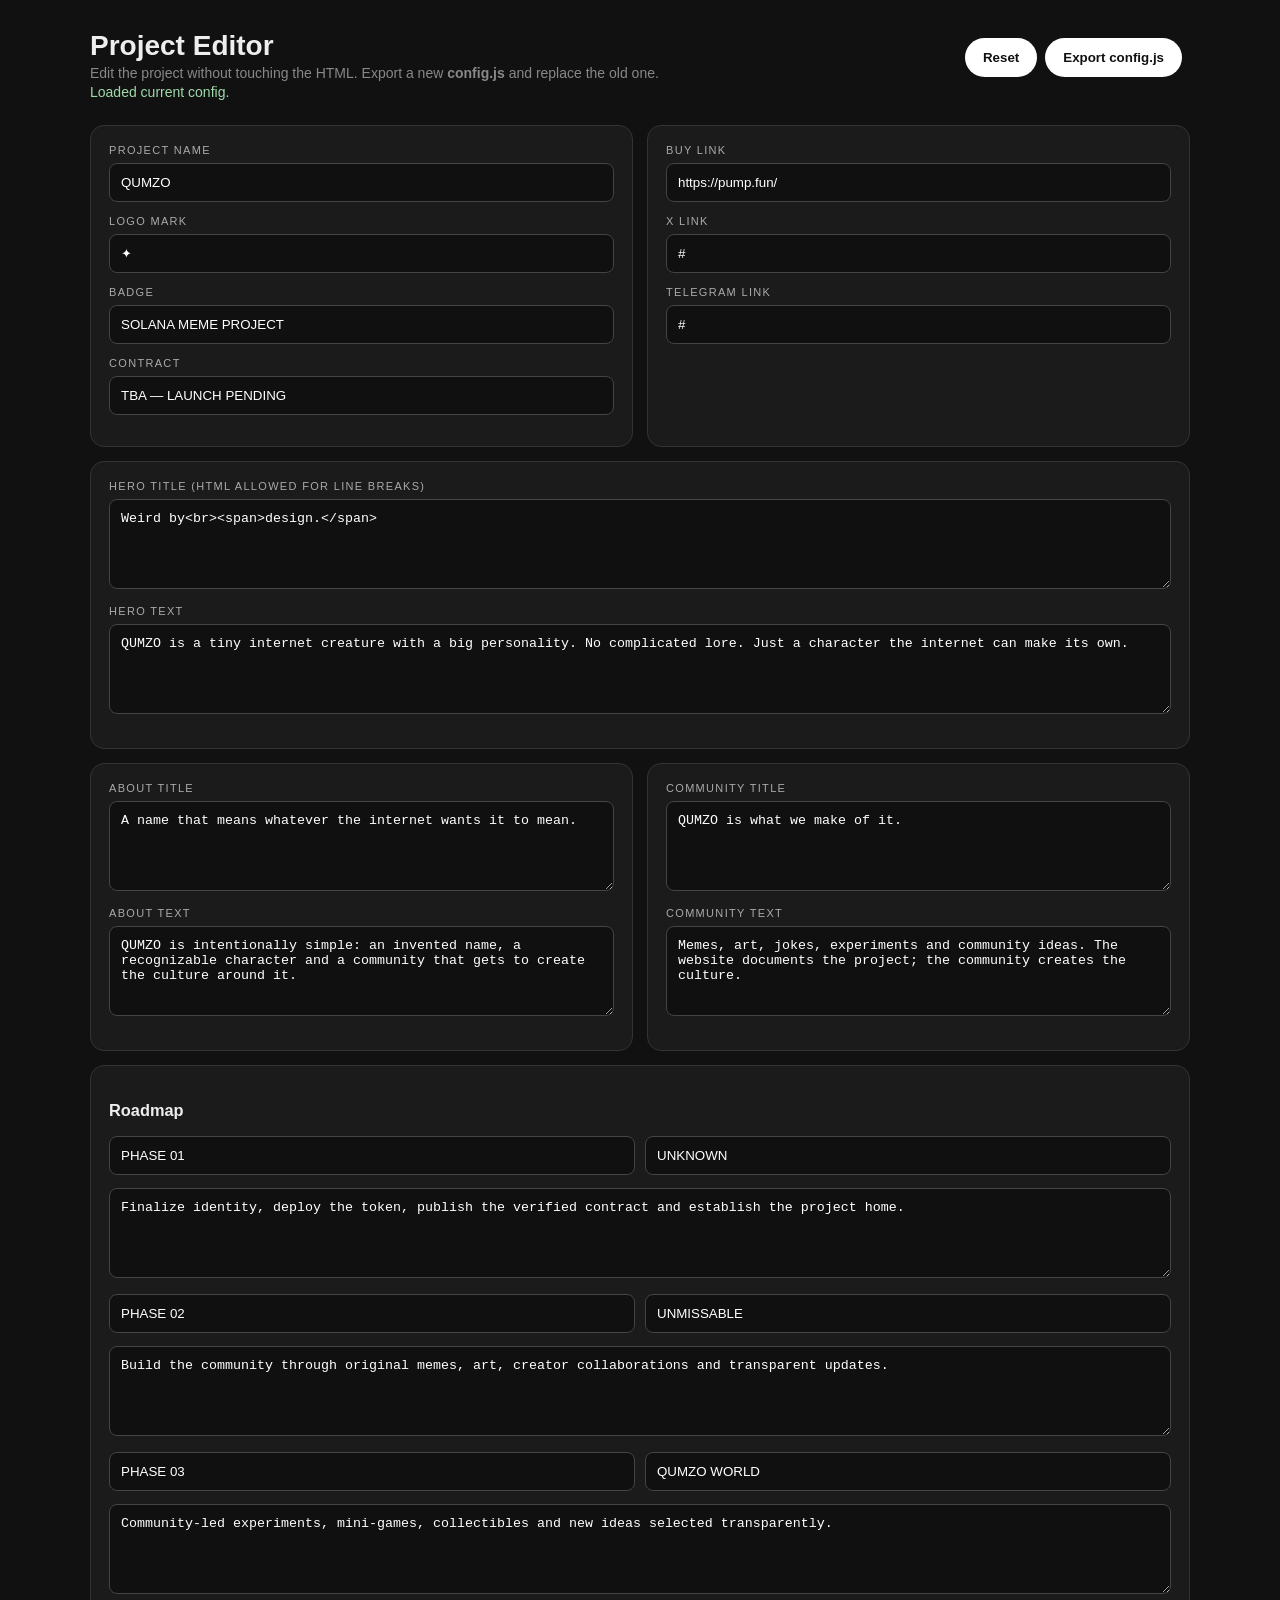
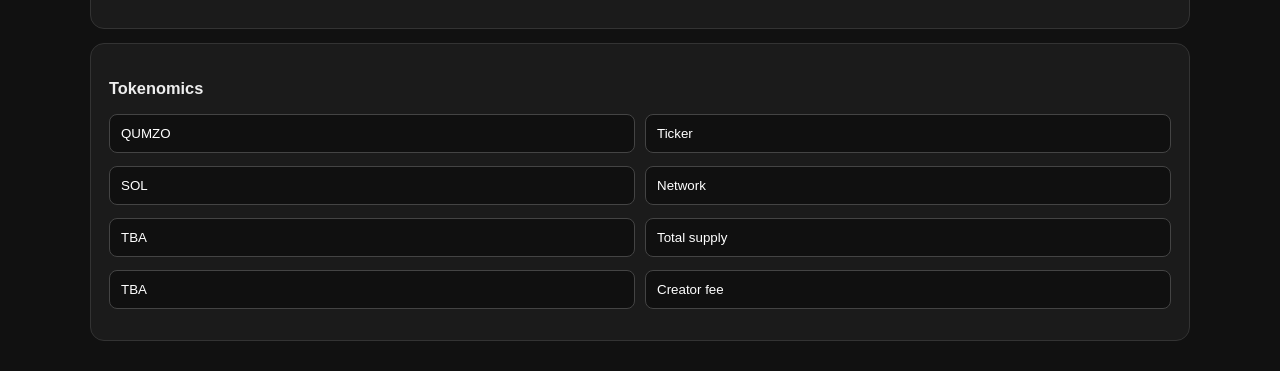
==== editor.html @ d699d324 "Add files via upload" ====
<!doctype html>
<html lang="en"><head><meta charset="utf-8"><meta name="viewport" content="width=device-width,initial-scale=1"><title>Project Editor</title>
<style>
body{margin:0;background:#111;color:#eee;font:14px Arial,sans-serif}.wrap{max-width:1100px;margin:auto;padding:30px}.top{display:flex;justify-content:space-between;align-items:center;gap:15px;flex-wrap:wrap}.top h1{margin:0}.grid{display:grid;grid-template-columns:1fr 1fr;gap:14px;margin-top:25px}.box{background:#1b1b1b;border:1px solid #333;border-radius:14px;padding:18px}.full{grid-column:1/-1}label{display:block;color:#aaa;font-size:11px;text-transform:uppercase;letter-spacing:.12em;margin-bottom:7px}input,textarea{width:100%;box-sizing:border-box;background:#101010;color:#fff;border:1px solid #444;border-radius:8px;padding:11px;margin-bottom:13px}textarea{min-height:90px;resize:vertical}button{background:#fff;color:#111;border:0;border-radius:999px;padding:12px 18px;font-weight:800;cursor:pointer;margin-right:8px}.hint{color:#888;line-height:1.6}.status{color:#9fdaaa}.row{display:grid;grid-template-columns:1fr 1fr;gap:10px}@media(max-width:700px){.grid{grid-template-columns:1fr}.full{grid-column:auto}}
</style></head>
<body><div class="wrap">
<div class="top"><div><h1>Project Editor</h1><div class="hint">Edit the project without touching the HTML. Export a new <b>config.js</b> and replace the old one.</div></div><div><button onclick="loadConfig()">Reset</button><button onclick="downloadConfig()">Export config.js</button></div></div>
<div id="status" class="status"></div>
<div class="grid">
<div class="box"><label>Project name</label><input id="name"><label>Logo mark</label><input id="mark"><label>Badge</label><input id="badge"><label>Contract</label><input id="contract"></div>
<div class="box"><label>Buy link</label><input id="buy"><label>X link</label><input id="x"><label>Telegram link</label><input id="telegram"></div>
<div class="box full"><label>Hero title (HTML allowed for line breaks)</label><textarea id="heroTitle"></textarea><label>Hero text</label><textarea id="heroText"></textarea></div>
<div class="box"><label>About title</label><textarea id="aboutTitle"></textarea><label>About text</label><textarea id="aboutText"></textarea></div>
<div class="box"><label>Community title</label><textarea id="communityTitle"></textarea><label>Community text</label><textarea id="communityText"></textarea></div>
<div class="box full"><h3>Roadmap</h3><div id="roadmap"></div></div>
<div class="box full"><h3>Tokenomics</h3><div id="tokenomics"></div></div>
</div></div>
<script src="config.js"></script><script>
const $=id=>document.getElementById(id);
function input(v){return String(v??"").replace(/&/g,"&amp;").replace(/</g,"&lt;").replace(/"/g,"&quot;")}
function loadConfig(){
 $("name").value=PROJECT.name;$("mark").value=PROJECT.mark;$("badge").value=PROJECT.badge;$("contract").value=PROJECT.contract;
 $("buy").value=PROJECT.links.buy;$("x").value=PROJECT.links.x;$("telegram").value=PROJECT.links.telegram;
 $("heroTitle").value=PROJECT.heroTitle;$("heroText").value=PROJECT.heroText;$("aboutTitle").value=PROJECT.aboutTitle;$("aboutText").value=PROJECT.aboutText;
 $("communityTitle").value=PROJECT.communityTitle;$("communityText").value=PROJECT.communityText;
 $("roadmap").innerHTML=PROJECT.roadmap.map((r,i)=>`<div class="row"><input id="rp${i}" value="${input(r.phase)}"><input id="rt${i}" value="${input(r.title)}"></div><textarea id="rx${i}">${input(r.text)}</textarea>`).join("");
 $("tokenomics").innerHTML=PROJECT.tokenomics.map((r,i)=>`<div class="row"><input id="tv${i}" value="${input(r.value)}"><input id="tl${i}" value="${input(r.label)}"></div>`).join("");
 $("status").textContent="Loaded current config.";
}
function build(){
 const roadmap=PROJECT.roadmap.map((r,i)=>({phase:$("rp"+i).value,title:$("rt"+i).value,text:$("rx"+i).value}));
 const tokenomics=PROJECT.tokenomics.map((r,i)=>({value:$("tv"+i).value,label:$("tl"+i).value}));
 return {name:$("name").value,mark:$("mark").value,badge:$("badge").value,heroTitle:$("heroTitle").value,heroText:$("heroText").value,aboutTitle:$("aboutTitle").value,aboutText:$("aboutText").value,contract:$("contract").value,links:{buy:$("buy").value,x:$("x").value,telegram:$("telegram").value},roadmap,tokenomics,communityTitle:$("communityTitle").value,communityText:$("communityText").value,footerName:$("name").value};
}
function downloadConfig(){
 const p=build();const text="const PROJECT = "+JSON.stringify(p,null,2)+";\n";
 const a=document.createElement("a");a.href=URL.createObjectURL(new Blob([text],{type:"text/javascript"}));a.download="config.js";a.click();URL.revokeObjectURL(a.href);
 $("status").textContent="Exported config.js. Replace the website's config.js with this file.";
}
loadConfig();
</script></body></html>
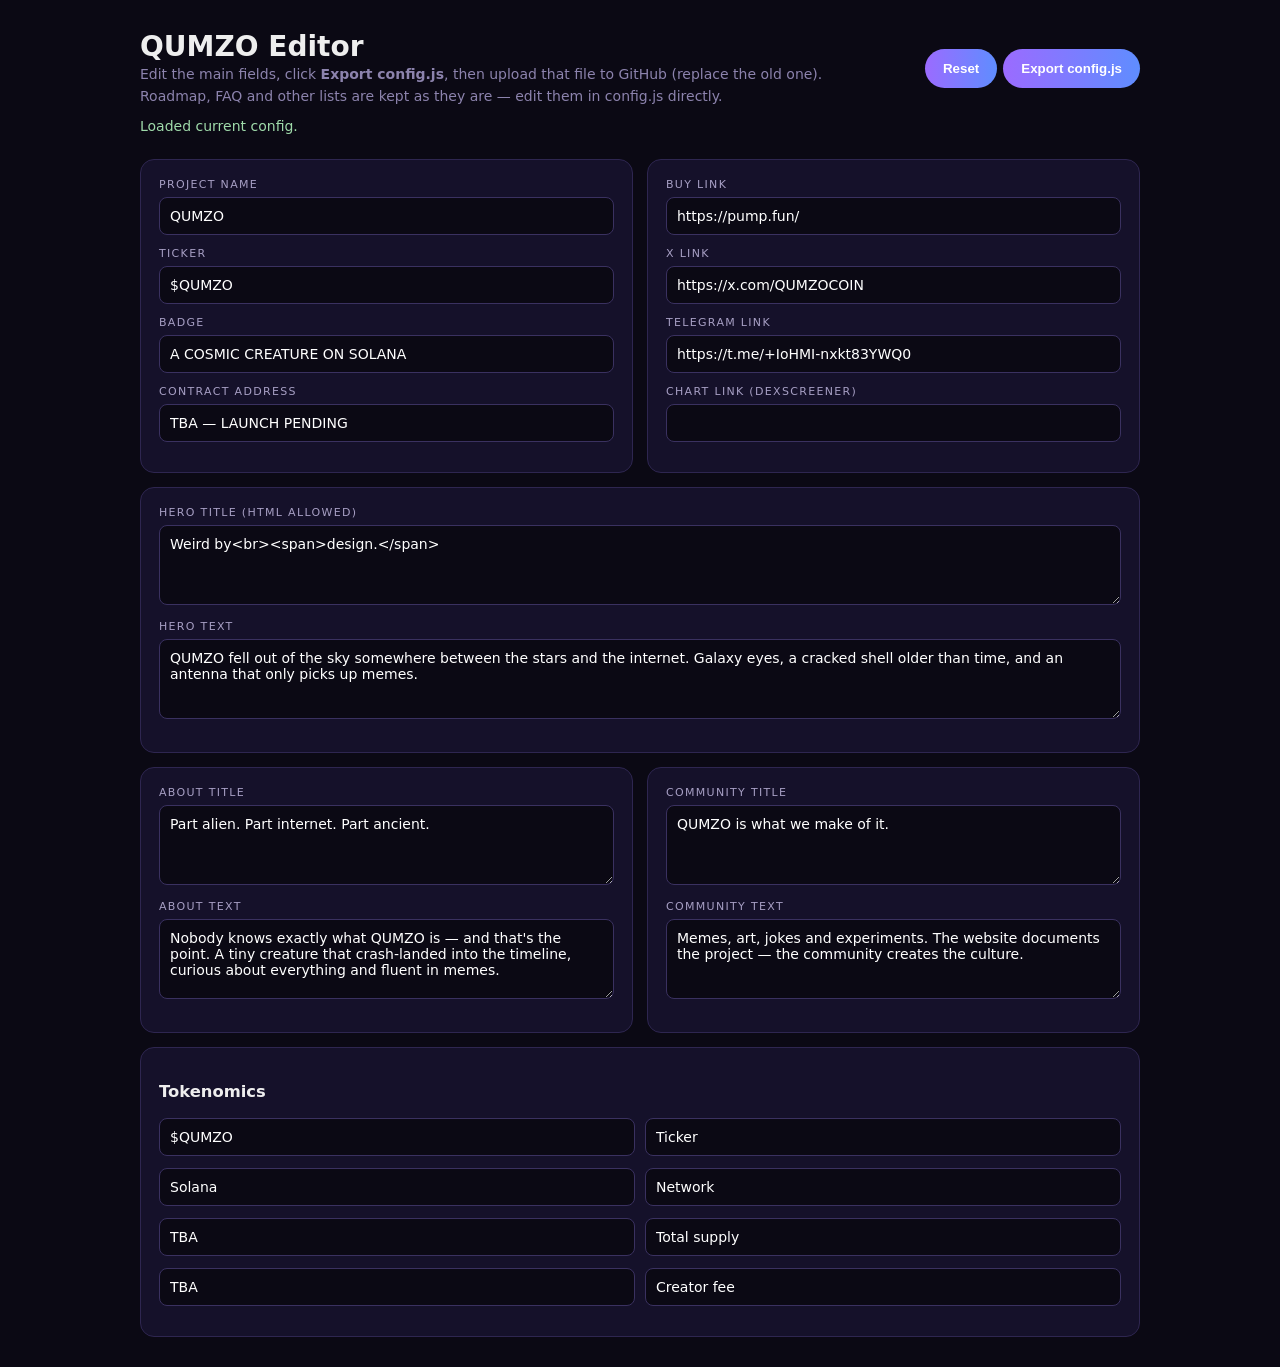
==== commit a8c477a5: "Add files via upload" ====
--- a/editor.html
+++ b/editor.html
@@ -1,41 +1,44 @@
 <!doctype html>
-<html lang="en"><head><meta charset="utf-8"><meta name="viewport" content="width=device-width,initial-scale=1"><title>Project Editor</title>
+<html lang="en"><head><meta charset="utf-8"><meta name="viewport" content="width=device-width,initial-scale=1"><meta name="robots" content="noindex"><title>QUMZO Editor</title>
 <style>
-body{margin:0;background:#111;color:#eee;font:14px Arial,sans-serif}.wrap{max-width:1100px;margin:auto;padding:30px}.top{display:flex;justify-content:space-between;align-items:center;gap:15px;flex-wrap:wrap}.top h1{margin:0}.grid{display:grid;grid-template-columns:1fr 1fr;gap:14px;margin-top:25px}.box{background:#1b1b1b;border:1px solid #333;border-radius:14px;padding:18px}.full{grid-column:1/-1}label{display:block;color:#aaa;font-size:11px;text-transform:uppercase;letter-spacing:.12em;margin-bottom:7px}input,textarea{width:100%;box-sizing:border-box;background:#101010;color:#fff;border:1px solid #444;border-radius:8px;padding:11px;margin-bottom:13px}textarea{min-height:90px;resize:vertical}button{background:#fff;color:#111;border:0;border-radius:999px;padding:12px 18px;font-weight:800;cursor:pointer;margin-right:8px}.hint{color:#888;line-height:1.6}.status{color:#9fdaaa}.row{display:grid;grid-template-columns:1fr 1fr;gap:10px}@media(max-width:700px){.grid{grid-template-columns:1fr}.full{grid-column:auto}}
+body{margin:0;background:#0b0914;color:#eee;font:14px system-ui,Arial,sans-serif}.wrap{max-width:1000px;margin:auto;padding:30px 16px}
+.top{display:flex;justify-content:space-between;align-items:center;gap:15px;flex-wrap:wrap}h1{margin:0}
+.grid{display:grid;grid-template-columns:1fr 1fr;gap:14px;margin-top:25px}.box{background:#15112a;border:1px solid #2e2650;border-radius:14px;padding:18px}.full{grid-column:1/-1}
+label{display:block;color:#a79fc4;font-size:11px;text-transform:uppercase;letter-spacing:.12em;margin-bottom:6px}
+input,textarea{width:100%;box-sizing:border-box;background:#0b0914;color:#fff;border:1px solid #3a3160;border-radius:8px;padding:10px;margin-bottom:12px;font:inherit}
+textarea{min-height:80px;resize:vertical}button{background:linear-gradient(90deg,#9b6bff,#5f8dff);color:#fff;border:0;border-radius:999px;padding:12px 18px;font-weight:800;cursor:pointer;margin-left:6px}
+.hint{color:#8c83ad;line-height:1.6}.status{color:#9fdaaa;margin-top:10px}.row{display:grid;grid-template-columns:1fr 1fr;gap:10px}
+@media(max-width:700px){.grid{grid-template-columns:1fr}.full{grid-column:auto}}
 </style></head>
 <body><div class="wrap">
-<div class="top"><div><h1>Project Editor</h1><div class="hint">Edit the project without touching the HTML. Export a new <b>config.js</b> and replace the old one.</div></div><div><button onclick="loadConfig()">Reset</button><button onclick="downloadConfig()">Export config.js</button></div></div>
+<div class="top"><div><h1>QUMZO Editor</h1><div class="hint">Edit the main fields, click <b>Export config.js</b>, then upload that file to GitHub (replace the old one).<br>Roadmap, FAQ and other lists are kept as they are — edit them in config.js directly.</div></div>
+<div><button onclick="loadConfig()">Reset</button><button onclick="downloadConfig()">Export config.js</button></div></div>
 <div id="status" class="status"></div>
 <div class="grid">
-<div class="box"><label>Project name</label><input id="name"><label>Logo mark</label><input id="mark"><label>Badge</label><input id="badge"><label>Contract</label><input id="contract"></div>
-<div class="box"><label>Buy link</label><input id="buy"><label>X link</label><input id="x"><label>Telegram link</label><input id="telegram"></div>
-<div class="box full"><label>Hero title (HTML allowed for line breaks)</label><textarea id="heroTitle"></textarea><label>Hero text</label><textarea id="heroText"></textarea></div>
+<div class="box"><label>Project name</label><input id="name"><label>Ticker</label><input id="ticker"><label>Badge</label><input id="badge"><label>Contract address</label><input id="contract"></div>
+<div class="box"><label>Buy link</label><input id="buy"><label>X link</label><input id="x"><label>Telegram link</label><input id="telegram"><label>Chart link (DexScreener)</label><input id="chart"></div>
+<div class="box full"><label>Hero title (HTML allowed)</label><textarea id="heroTitle"></textarea><label>Hero text</label><textarea id="heroText"></textarea></div>
 <div class="box"><label>About title</label><textarea id="aboutTitle"></textarea><label>About text</label><textarea id="aboutText"></textarea></div>
 <div class="box"><label>Community title</label><textarea id="communityTitle"></textarea><label>Community text</label><textarea id="communityText"></textarea></div>
-<div class="box full"><h3>Roadmap</h3><div id="roadmap"></div></div>
 <div class="box full"><h3>Tokenomics</h3><div id="tokenomics"></div></div>
 </div></div>
 <script src="config.js"></script><script>
 const $=id=>document.getElementById(id);
-function input(v){return String(v??"").replace(/&/g,"&amp;").replace(/</g,"&lt;").replace(/"/g,"&quot;")}
+const F=["name","ticker","badge","contract","heroTitle","heroText","aboutTitle","aboutText","communityTitle","communityText"];
+const L=["buy","x","telegram","chart"];
+const q=v=>String(v??"").replace(/&/g,"&amp;").replace(/</g,"&lt;").replace(/"/g,"&quot;");
 function loadConfig(){
- $("name").value=PROJECT.name;$("mark").value=PROJECT.mark;$("badge").value=PROJECT.badge;$("contract").value=PROJECT.contract;
- $("buy").value=PROJECT.links.buy;$("x").value=PROJECT.links.x;$("telegram").value=PROJECT.links.telegram;
- $("heroTitle").value=PROJECT.heroTitle;$("heroText").value=PROJECT.heroText;$("aboutTitle").value=PROJECT.aboutTitle;$("aboutText").value=PROJECT.aboutText;
- $("communityTitle").value=PROJECT.communityTitle;$("communityText").value=PROJECT.communityText;
- $("roadmap").innerHTML=PROJECT.roadmap.map((r,i)=>`<div class="row"><input id="rp${i}" value="${input(r.phase)}"><input id="rt${i}" value="${input(r.title)}"></div><textarea id="rx${i}">${input(r.text)}</textarea>`).join("");
- $("tokenomics").innerHTML=PROJECT.tokenomics.map((r,i)=>`<div class="row"><input id="tv${i}" value="${input(r.value)}"><input id="tl${i}" value="${input(r.label)}"></div>`).join("");
+ F.forEach(k=>$(k).value=PROJECT[k]??"");L.forEach(k=>$(k).value=PROJECT.links[k]??"");
+ $("tokenomics").innerHTML=PROJECT.tokenomics.map((r,i)=>`<div class="row"><input id="tv${i}" value="${q(r.value)}"><input id="tl${i}" value="${q(r.label)}"></div>`).join("");
  $("status").textContent="Loaded current config.";
 }
-function build(){
- const roadmap=PROJECT.roadmap.map((r,i)=>({phase:$("rp"+i).value,title:$("rt"+i).value,text:$("rx"+i).value}));
- const tokenomics=PROJECT.tokenomics.map((r,i)=>({value:$("tv"+i).value,label:$("tl"+i).value}));
- return {name:$("name").value,mark:$("mark").value,badge:$("badge").value,heroTitle:$("heroTitle").value,heroText:$("heroText").value,aboutTitle:$("aboutTitle").value,aboutText:$("aboutText").value,contract:$("contract").value,links:{buy:$("buy").value,x:$("x").value,telegram:$("telegram").value},roadmap,tokenomics,communityTitle:$("communityTitle").value,communityText:$("communityText").value,footerName:$("name").value};
-}
 function downloadConfig(){
- const p=build();const text="const PROJECT = "+JSON.stringify(p,null,2)+";\n";
+ const p=JSON.parse(JSON.stringify(PROJECT));
+ F.forEach(k=>p[k]=$(k).value);L.forEach(k=>p.links[k]=$(k).value);
+ p.tokenomics=PROJECT.tokenomics.map((r,i)=>({value:$("tv"+i).value,label:$("tl"+i).value}));
+ const text="/* QUMZO PROJECT CONFIG — exported from editor.html */\nconst PROJECT = "+JSON.stringify(p,null,2)+";\n";
  const a=document.createElement("a");a.href=URL.createObjectURL(new Blob([text],{type:"text/javascript"}));a.download="config.js";a.click();URL.revokeObjectURL(a.href);
- $("status").textContent="Exported config.js. Replace the website's config.js with this file.";
+ $("status").textContent="Exported config.js. Upload it to GitHub to replace the old one.";
 }
 loadConfig();
-</script></body></html>+</script></body></html>
